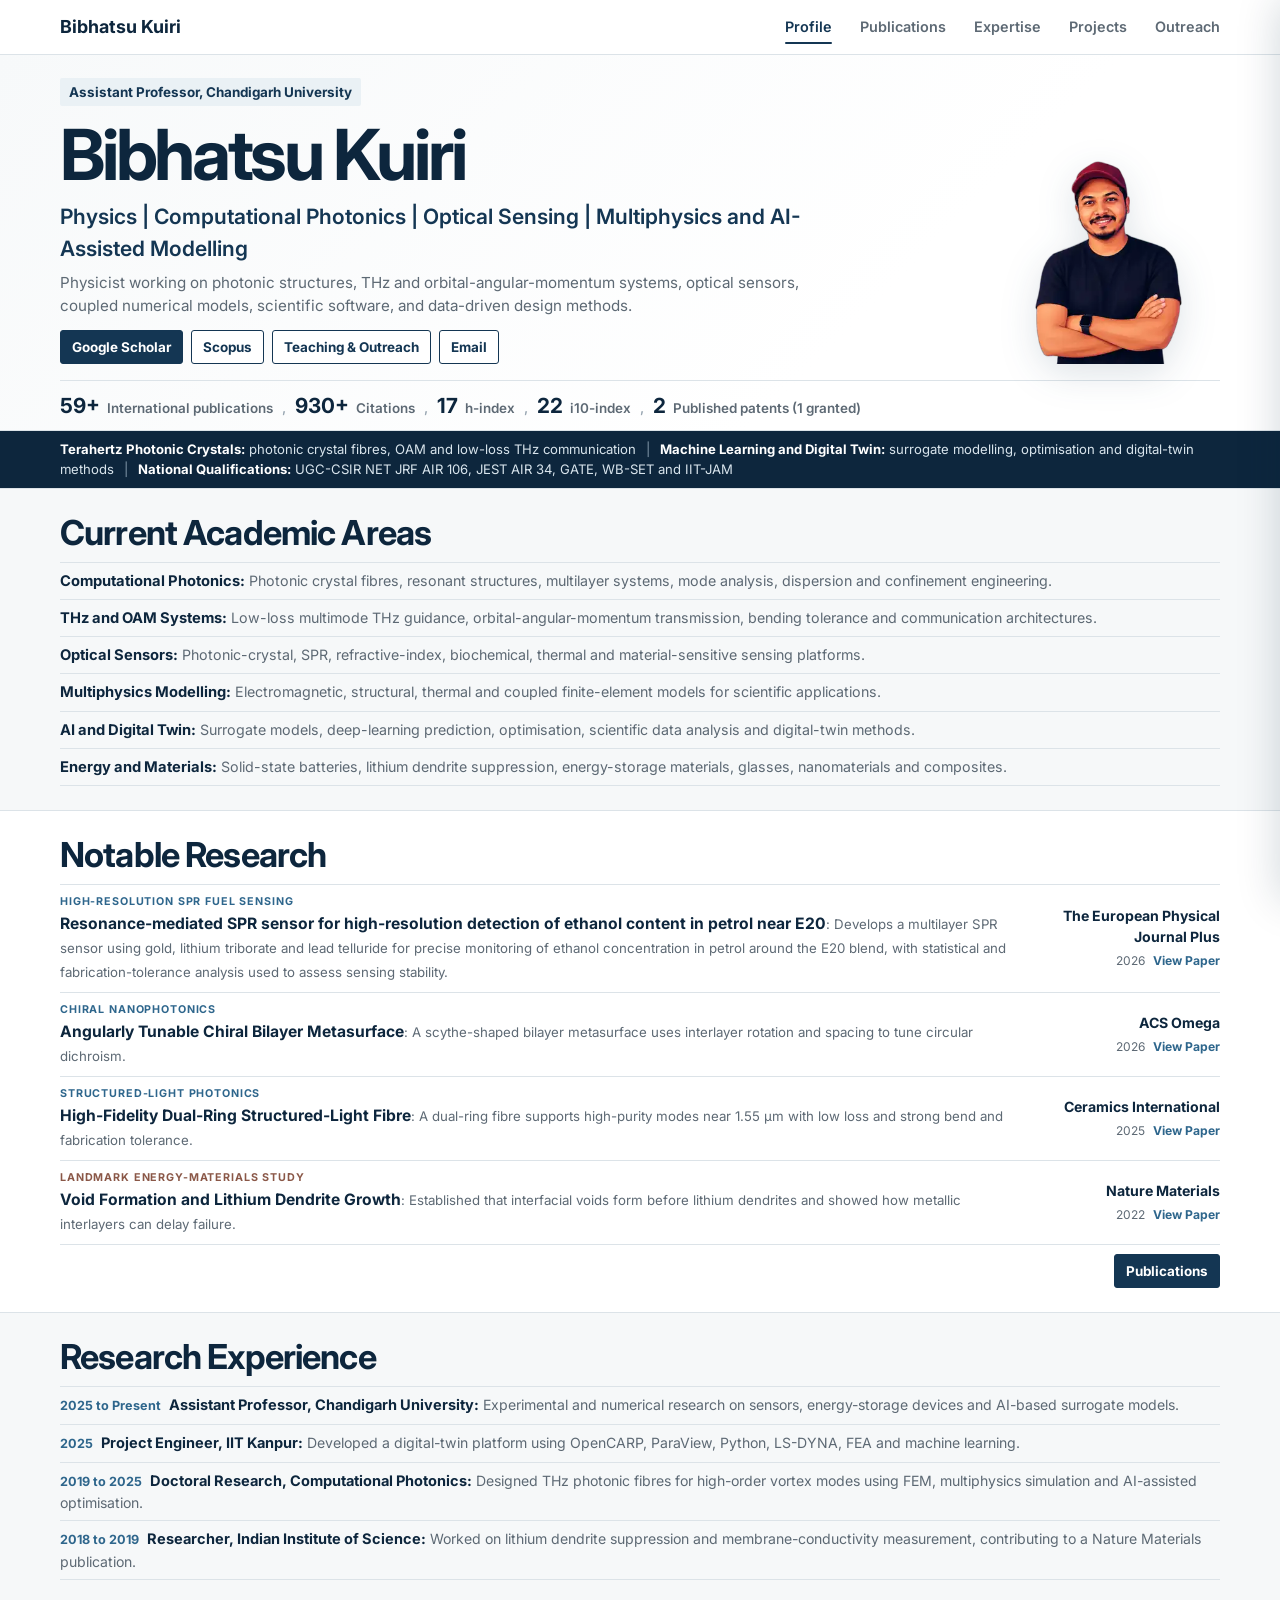
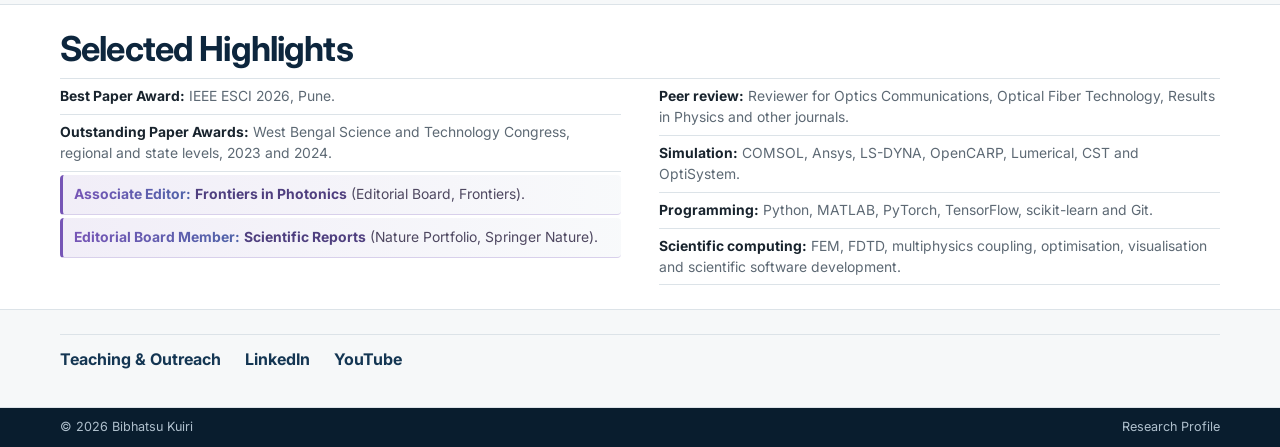
==== index.html @ cfc8b398 "Sync homepage publication count fallback" ====
<!DOCTYPE html>
<html lang="en">
<head>
  <meta charset="UTF-8">
  <meta name="viewport" content="width=device-width, initial-scale=1.0">
  <meta name="description" content="Academic profile of Bibhatsu Kuiri, Assistant Professor of Physics, working in computational photonics, optical sensing, multiphysics modelling, machine learning, and digital twins.">
  <meta name="author" content="Bibhatsu Kuiri">
  <meta name="theme-color" content="#0d263d">
  <meta name="color-scheme" content="light">
  <title>Bibhatsu Kuiri | Research Profile</title>
  <link rel="preconnect" href="https://fonts.googleapis.com">
  <link rel="preconnect" href="https://fonts.gstatic.com" crossorigin>
  <link href="https://fonts.googleapis.com/css2?family=Inter:wght@400;500;600;700&display=swap" rel="stylesheet">
  <style>
    :root{color-scheme:only light;--navy:#143653;--deep:#0d263d;--blue:#2e668c;--ink:#18232d;--muted:#5d6974;--paper:#f6f8f9;--line:#dce3e8;--soft:#eaf1f5;--white:#fff;--landmark:#8a5747;--max:1160px}
    *{box-sizing:border-box}html{scroll-behavior:smooth;background:#fff}body{margin:0;color:var(--ink);background:var(--white);font:16px/1.5 "Inter",Arial,sans-serif}body.menu-open{overflow:hidden}a{color:inherit}.container{width:min(calc(100% - 40px),var(--max));margin:auto}
    .site-header{position:sticky;top:0;z-index:50;background:rgba(255,255,255,.97);border-bottom:1px solid var(--line);backdrop-filter:blur(10px)}.nav{min-height:54px;display:flex;align-items:center;justify-content:space-between;gap:24px}.brand,h1,h2,h3,.metrics-line strong{color:var(--deep);font-family:"Inter",Arial,sans-serif}.brand{font-size:1.12rem;font-weight:700;text-decoration:none}.desktop-nav{display:flex;gap:28px}.desktop-nav a{color:var(--muted);font-size:.9rem;font-weight:600;text-decoration:none}.desktop-nav a:hover{color:var(--navy)}
    .menu-toggle{width:40px;height:40px;display:none;place-items:center;padding:0;color:var(--deep);background:transparent;border:0;cursor:pointer}.menu-toggle span,.menu-toggle span:before,.menu-toggle span:after{width:22px;height:2px;display:block;position:relative;background:currentColor;transition:160ms ease}.menu-toggle span:before,.menu-toggle span:after{content:"";position:absolute;left:0}.menu-toggle span:before{top:-7px}.menu-toggle span:after{top:7px}.menu-toggle[aria-expanded="true"] span{background:transparent}.menu-toggle[aria-expanded="true"] span:before{top:0;transform:rotate(45deg)}.menu-toggle[aria-expanded="true"] span:after{top:0;transform:rotate(-45deg)}
    .menu-overlay{position:fixed;inset:0;z-index:55;visibility:hidden;opacity:0;background:rgba(8,25,39,.48);transition:180ms ease}.mobile-menu{position:fixed;top:0;right:0;z-index:60;width:min(82vw,300px);height:100dvh;padding:76px 28px 30px;background:var(--white);box-shadow:-16px 0 40px rgba(13,38,61,.18);transform:translateX(105%);transition:200ms ease}.mobile-menu a{display:block;padding:13px 0;color:var(--deep);border-bottom:1px solid var(--line);font-weight:700;text-decoration:none}body.menu-open .menu-overlay{visibility:visible;opacity:1}body.menu-open .mobile-menu{transform:translateX(0)}
    h1,h2,h3{margin-top:0;line-height:1.16}.hero{background:linear-gradient(135deg,#f7f9fa 0%,#fff 68%);border-bottom:1px solid var(--line)}.hero-grid{display:grid;grid-template-columns:minmax(0,1fr) 230px;align-items:end;gap:34px;padding:24px 0 16px}.position{display:inline-flex;margin:0 0 8px;padding:4px 9px;color:var(--navy);background:var(--soft);border-radius:2px;font-size:.84rem;font-weight:700}h1{margin-bottom:5px;font-size:clamp(2.8rem,6vw,4.4rem);letter-spacing:-.045em}.role{max-width:800px;margin:0;color:var(--navy);font-size:clamp(1.05rem,2vw,1.32rem);font-weight:600}.summary{max-width:790px;margin:8px 0 0;color:var(--muted);font-size:.95rem}.actions{display:flex;flex-wrap:wrap;gap:8px;margin-top:12px}.button{min-height:34px;display:inline-flex;align-items:center;justify-content:center;padding:5px 11px;color:var(--navy);background:var(--white);border:1px solid var(--navy);border-radius:3px;font-size:.84rem;font-weight:700;text-decoration:none}.button-primary{color:var(--white);background:var(--navy)}.portrait-wrap{display:flex;justify-content:center;align-items:flex-end}.portrait{width:215px;max-height:250px;object-fit:contain;filter:drop-shadow(0 10px 18px rgba(20,54,83,.14))}
    .metrics-line{margin:0 auto;padding:9px 0;border-top:1px solid var(--line);color:var(--muted);font-size:.84rem;font-weight:600}.metrics-line strong{margin-right:4px;font-size:1.3rem}.metric-separator{margin:0 9px;color:#9aa8b3}.expertise-band{color:#d9e5ed;background:var(--deep)}.expertise-line{padding:9px 0;font-size:.82rem}.expertise-line strong{color:var(--white)}.expertise-separator{margin:0 10px;color:#7f96a7}
    .section{padding:24px 0;scroll-margin-top:62px}.section-alt{background:var(--paper);border-top:1px solid var(--line);border-bottom:1px solid var(--line)}.section-heading{margin-bottom:9px}h2{margin-bottom:0;font-size:clamp(1.65rem,3vw,2.15rem);letter-spacing:-.025em}.compact-list,.paper-list,.experience-list{border-top:1px solid var(--line)}.compact-row{padding:7px 0;border-bottom:1px solid var(--line);font-size:.89rem}.compact-row strong{color:var(--deep);font-size:.92rem}.compact-row p{display:inline;margin:0;color:var(--muted)}
    .paper-row{display:grid;grid-template-columns:minmax(0,1fr) 178px;gap:18px;align-items:center;padding:9px 0;border-bottom:1px solid var(--line)}.paper-kicker{margin-bottom:1px;color:var(--blue);font-size:.67rem;font-weight:700;letter-spacing:.08em;text-transform:uppercase}.paper-row.landmark .paper-kicker{color:var(--landmark)}.paper-row h3{display:inline;margin:0;font-size:.98rem}.paper-row p{display:inline;margin:0;color:var(--muted);font-size:.83rem}.paper-row p:before{content:": "}.paper-meta{text-align:right}.paper-meta strong{display:block;color:var(--deep);font-size:.88rem}.paper-meta span{color:var(--muted);font-size:.75rem}.paper-link{display:inline-block;margin-left:8px;color:var(--blue);font-size:.76rem;font-weight:700;text-decoration:none}.paper-link:hover{text-decoration:underline}.section-action{display:flex;justify-content:flex-end;margin-top:9px}
    .experience-row{padding:7px 0;border-bottom:1px solid var(--line);font-size:.88rem}.experience-row time{margin-right:8px;color:var(--blue);font-size:.79rem;font-weight:700}.experience-row strong{color:var(--deep);font-size:.91rem}.experience-row p{display:inline;margin:0;color:var(--muted)}.highlights-list{margin:0;padding:0;columns:2;column-gap:38px;list-style:none;border-top:1px solid var(--line)}.highlights-list li{break-inside:avoid;padding:7px 0;border-bottom:1px solid var(--line);color:var(--muted);font-size:.87rem}.highlights-list strong{color:var(--ink)}
    .profile-links{display:flex;flex-wrap:wrap;gap:24px;padding:12px 0;border-top:1px solid var(--line)}.profile-links a{color:var(--navy);font-weight:700;text-decoration:none}.profile-links a:hover{text-decoration:underline}footer{padding:10px 0;color:#aebfcc;background:#091d2e;font-size:.79rem}.footer-row{display:flex;justify-content:space-between;gap:16px}
    @media(max-width:900px){.desktop-nav{display:none}.menu-toggle{display:grid}.hero-grid{grid-template-columns:minmax(0,1fr) 190px;gap:22px}.portrait{width:185px}}
    @media(max-width:680px){.container{width:min(calc(100% - 28px),var(--max))}.hero-grid{grid-template-columns:minmax(0,1fr) 122px;gap:8px;align-items:end;padding:19px 0 12px}.portrait-wrap{justify-content:flex-end;align-self:end;max-height:none;overflow:visible}.portrait{width:122px;max-height:190px}.position{font-size:.76rem;padding:3px 7px}.role{font-size:.98rem}.summary{font-size:.88rem;line-height:1.45}.actions{gap:6px}.button{padding:5px 9px;font-size:.78rem}.metrics-line{line-height:1.9}.metric-separator{margin:0 5px}.expertise-line{line-height:1.7}.expertise-separator{margin:0 5px}.section{padding:20px 0}.paper-row{grid-template-columns:1fr;gap:2px;padding:8px 0}.paper-meta{text-align:left}.experience-row{line-height:1.55}.highlights-list{columns:1}.section-action{justify-content:flex-start}.footer-row{flex-direction:column}}
    @media(max-width:420px){.hero-grid{grid-template-columns:minmax(0,1fr) 96px;gap:5px}.portrait{width:96px;max-height:158px}h1{font-size:2.2rem}.role{font-size:.9rem}.summary{font-size:.82rem}.position{font-size:.69rem}.button{font-size:.72rem;padding:4px 7px}.metrics-line strong{font-size:1.18rem}.metric-separator{display:none}.metrics-line span:not(.metric-separator){display:block}.expertise-separator{display:none}.expertise-line span{display:block;margin-bottom:3px}.profile-links{display:block}.profile-links a{display:block;padding:5px 0}}
  </style>
  <link rel="stylesheet" href="assets/site-nav.css?v=20260809-1">
</head>
<body>
  <header class="site-header">
    <div class="container nav">
      <a class="brand" href="index.html">Bibhatsu Kuiri</a>
      <nav class="desktop-nav" aria-label="Primary navigation"><a href="index.html" aria-current="page">Profile</a><a href="publications.html">Publications</a><a href="expertise.html">Expertise</a><a href="outreach.html">Outreach</a></nav>
      <button class="menu-toggle" type="button" aria-label="Open navigation menu" aria-expanded="false"><span></span></button>
    </div>
  </header>
  <div class="menu-overlay" aria-hidden="true"></div>
  <nav class="mobile-menu" aria-label="Mobile navigation"><a href="index.html" aria-current="page">Profile</a><a href="publications.html">Publications</a><a href="expertise.html">Expertise</a><a href="outreach.html">Outreach</a></nav>

  <main id="top">
    <section class="hero">
      <div class="container hero-grid">
        <div>
          <p class="position">Assistant Professor, Chandigarh University</p>
          <h1>Bibhatsu Kuiri</h1>
          <p class="role">Physics | Computational Photonics | Optical Sensing | Multiphysics and AI-Assisted Modelling</p>
          <p class="summary">Physicist working on photonic structures, THz and orbital-angular-momentum systems, optical sensors, coupled numerical models, scientific software, and data-driven design methods.</p>
          <div class="actions"><a class="button button-primary" href="https://scholar.google.com/citations?user=RkWlr-AAAAAJ" target="_blank" rel="noopener noreferrer">Google Scholar</a><a class="button" href="https://www.scopus.com/authid/detail.uri?authorId=57217057786" target="_blank" rel="noopener noreferrer">Scopus</a><a class="button" href="outreach.html">Teaching & Outreach</a><a class="button" href="mailto:bibhatsu.14@gmail.com">Email</a></div>
        </div>
        <div class="portrait-wrap"><img class="portrait" src="assets/profile.webp" alt="Portrait illustration of Bibhatsu Kuiri"></div>
      </div>
      <p class="container metrics-line"><span><strong>59+</strong> International publications</span><span class="metric-separator">,</span><span><strong>930+</strong> Citations</span><span class="metric-separator">,</span><span><strong>17</strong> h-index</span><span class="metric-separator">,</span><span><strong>22</strong> i10-index</span><span class="metric-separator">,</span><span><strong>2</strong> Published patents (1 granted)</span></p>
    </section>

    <section class="expertise-band"><div class="container expertise-line"><span><strong>Terahertz Photonic Crystals:</strong> photonic crystal fibres, OAM and low-loss THz communication</span><span class="expertise-separator">|</span><span><strong>Machine Learning and Digital Twin:</strong> surrogate modelling, optimisation and digital-twin methods</span><span class="expertise-separator">|</span><span><strong>National Qualifications:</strong> UGC-CSIR NET JRF AIR 106, JEST AIR 34, GATE, WB-SET and IIT-JAM</span></div></section>

    <section id="research" class="section section-alt"><div class="container"><div class="section-heading"><h2>Current Academic Areas</h2></div><div class="compact-list">
      <div class="compact-row"><strong>Computational Photonics:</strong> <p>Photonic crystal fibres, resonant structures, multilayer systems, mode analysis, dispersion and confinement engineering.</p></div>
      <div class="compact-row"><strong>THz and OAM Systems:</strong> <p>Low-loss multimode THz guidance, orbital-angular-momentum transmission, bending tolerance and communication architectures.</p></div>
      <div class="compact-row"><strong>Optical Sensors:</strong> <p>Photonic-crystal, SPR, refractive-index, biochemical, thermal and material-sensitive sensing platforms.</p></div>
      <div class="compact-row"><strong>Multiphysics Modelling:</strong> <p>Electromagnetic, structural, thermal and coupled finite-element models for scientific applications.</p></div>
      <div class="compact-row"><strong>AI and Digital Twin:</strong> <p>Surrogate models, deep-learning prediction, optimisation, scientific data analysis and digital-twin methods.</p></div>
      <div class="compact-row"><strong>Energy and Materials:</strong> <p>Solid-state batteries, lithium dendrite suppression, energy-storage materials, glasses, nanomaterials and composites.</p></div>
    </div></div></section>

    <section class="section"><div class="container"><div class="section-heading"><h2>Notable Research</h2></div><div class="paper-list">
      <article class="paper-row"><div><div class="paper-kicker">Environmental Optical Sensing</div><h3>Real-Time Photonic Readout of Phenol Concentration</h3><p>A SiO<sub>2</sub>/TiO<sub>2</sub> cavity converts phenol concentration into a near-linear wavelength shift with approximately 540 nm/RIU sensitivity.</p></div><div class="paper-meta"><strong>Optics Communications</strong><span>2026</span><a class="paper-link" href="https://doi.org/10.1016/j.optcom.2026.133498" target="_blank" rel="noopener noreferrer">View Paper</a></div></article>
      <article class="paper-row"><div><div class="paper-kicker">Chiral Nanophotonics</div><h3>Angularly Tunable Chiral Bilayer Metasurface</h3><p>A scythe-shaped bilayer metasurface uses interlayer rotation and spacing to tune circular dichroism.</p></div><div class="paper-meta"><strong>ACS Omega</strong><span>2026</span><a class="paper-link" href="https://doi.org/10.1021/acsomega.5c12508" target="_blank" rel="noopener noreferrer">View Paper</a></div></article>
      <article class="paper-row"><div><div class="paper-kicker">Structured-Light Photonics</div><h3>High-Fidelity Dual-Ring Structured-Light Fibre</h3><p>A dual-ring fibre supports high-purity modes near 1.55 µm with low loss and strong bend and fabrication tolerance.</p></div><div class="paper-meta"><strong>Ceramics International</strong><span>2025</span><a class="paper-link" href="https://doi.org/10.1016/j.ceramint.2025.11.061" target="_blank" rel="noopener noreferrer">View Paper</a></div></article>
      <article class="paper-row landmark"><div><div class="paper-kicker">Landmark Energy-Materials Study</div><h3>Void Formation and Lithium Dendrite Growth</h3><p>Established that interfacial voids form before lithium dendrites and showed how metallic interlayers can delay failure.</p></div><div class="paper-meta"><strong>Nature Materials</strong><span>2022</span><a class="paper-link" href="https://doi.org/10.1038/s41563-022-01264-8" target="_blank" rel="noopener noreferrer">View Paper</a></div></article>
    </div><div class="section-action"><a class="button button-primary" href="publications.html">Publications</a></div></div></section>

    <section id="experience" class="section section-alt"><div class="container"><div class="section-heading"><h2>Research Experience</h2></div><div class="experience-list">
      <div class="experience-row"><time>2025 to Present</time><strong>Assistant Professor, Chandigarh University:</strong> <p>Experimental and numerical research on sensors, energy-storage devices and AI-based surrogate models.</p></div>
      <div class="experience-row"><time>2025</time><strong>Project Engineer, IIT Kanpur:</strong> <p>Developed a digital-twin platform using OpenCARP, ParaView, Python, LS-DYNA, FEA and machine learning.</p></div>
      <div class="experience-row"><time>2019 to 2025</time><strong>Doctoral Research, Computational Photonics:</strong> <p>Designed THz photonic fibres for high-order vortex modes using FEM, multiphysics simulation and AI-assisted optimisation.</p></div>
      <div class="experience-row"><time>2018 to 2019</time><strong>Researcher, Indian Institute of Science:</strong> <p>Worked on lithium dendrite suppression and membrane-conductivity measurement, contributing to a Nature Materials publication.</p></div>
    </div></div></section>

    <section class="section"><div class="container"><div class="section-heading"><h2>Selected Highlights</h2></div><ul class="highlights-list">
      <li><strong>Best Paper Award:</strong> IEEE ESCI 2026, Pune.</li><li><strong>Outstanding Paper Awards:</strong> West Bengal Science and Technology Congress, regional and state levels, 2023 and 2024.</li><li><strong>Peer review:</strong> Reviewer for Scientific Reports, Optics Communications, Optical Fiber Technology, Results in Physics and other journals.</li><li><strong>Simulation:</strong> COMSOL, Ansys, LS-DYNA, OpenCARP, Lumerical, CST and OptiSystem.</li><li><strong>Programming:</strong> Python, MATLAB, PyTorch, TensorFlow, scikit-learn and Git.</li><li><strong>Scientific computing:</strong> FEM, FDTD, multiphysics coupling, optimisation, visualisation and scientific software development.</li>
    </ul></div></section>

    <section class="section section-alt"><div class="container"><div class="profile-links"><a href="outreach.html">Teaching & Outreach</a><a href="https://www.linkedin.com/in/bibhatsu/" target="_blank" rel="noopener noreferrer">LinkedIn</a><a href="https://www.youtube.com/@LearnwithBK" target="_blank" rel="noopener noreferrer">YouTube</a></div></div></section>
  </main>

  <footer><div class="container footer-row"><span>© 2026 Bibhatsu Kuiri</span><span>Research Profile</span></div></footer>
  <script src="assets/site-nav.js?v=20260809-1"></script>
</body>
</html>
---- assets/site-nav.css ----
:root{--site-nav-height:54px}
html{scroll-padding-top:calc(var(--site-nav-height) + 14px)}
body{padding-top:var(--site-nav-height)}
body.menu-open{overflow:hidden}
.site-header{position:fixed!important;top:0;left:0;right:0;z-index:100;background:rgba(255,255,255,.97)!important;border-bottom:1px solid var(--line);backdrop-filter:blur(10px);-webkit-backdrop-filter:blur(10px)}
.site-header .nav{min-height:var(--site-nav-height);display:flex;align-items:center;justify-content:space-between;gap:24px}
.site-header .brand{color:var(--deep);font-family:"Inter",Arial,sans-serif!important;font-size:1.12rem;font-weight:700!important;line-height:1;text-decoration:none;white-space:nowrap}
.desktop-nav,.header-links{display:flex;align-items:center;gap:28px}
.desktop-nav a,.header-links a,.profile-link{position:relative;color:var(--muted);font-family:"Inter",Arial,sans-serif;font-size:.9rem;font-weight:600!important;line-height:1.2;text-decoration:none;transition:color 150ms ease}
.desktop-nav a:hover,.header-links a:hover,.profile-link:hover,.desktop-nav a[aria-current="page"],.header-links a[aria-current="page"],.profile-link[aria-current="page"]{color:var(--navy)}
.desktop-nav a[aria-current="page"]::after,.header-links a[aria-current="page"]::after,.profile-link[aria-current="page"]::after{content:"";position:absolute;left:0;right:0;bottom:-8px;height:2px;background:var(--navy);border-radius:2px}
.menu-toggle{width:40px;height:40px;display:none;place-items:center;padding:0;color:var(--deep);background:transparent;border:0;cursor:pointer}
.menu-toggle span,.menu-toggle span::before,.menu-toggle span::after{width:22px;height:2px;display:block;position:relative;background:currentColor;transition:160ms ease}
.menu-toggle span::before,.menu-toggle span::after{content:"";position:absolute;left:0}
.menu-toggle span::before{top:-7px}.menu-toggle span::after{top:7px}
.menu-toggle[aria-expanded="true"] span{background:transparent}.menu-toggle[aria-expanded="true"] span::before{top:0;transform:rotate(45deg)}.menu-toggle[aria-expanded="true"] span::after{top:0;transform:rotate(-45deg)}
.menu-overlay{position:fixed;inset:0;z-index:110;visibility:hidden;opacity:0;background:rgba(8,25,39,.48);transition:180ms ease}
.mobile-menu{position:fixed;top:0;right:0;z-index:120;width:min(82vw,300px);height:100dvh;padding:76px 28px 30px;background:var(--white);box-shadow:-16px 0 40px rgba(13,38,61,.18);transform:translateX(105%);transition:200ms ease}
.mobile-menu a{display:block;padding:13px 0;color:var(--deep);border-bottom:1px solid var(--line);font-family:"Inter",Arial,sans-serif;font-size:.94rem;font-weight:700;text-decoration:none}
.mobile-menu a[aria-current="page"]{color:var(--blue)}
body.menu-open .menu-overlay{visibility:visible;opacity:1}body.menu-open .mobile-menu{transform:translateX(0)}
@media(max-width:900px){.desktop-nav,.header-links{display:none!important}.menu-toggle{display:grid!important}}
@media(max-width:680px){:root{--site-nav-height:54px}.site-header .nav{min-height:var(--site-nav-height)}}
@media(prefers-reduced-motion:reduce){.menu-toggle span,.menu-toggle span::before,.menu-toggle span::after,.menu-overlay,.mobile-menu{transition:none!important}}
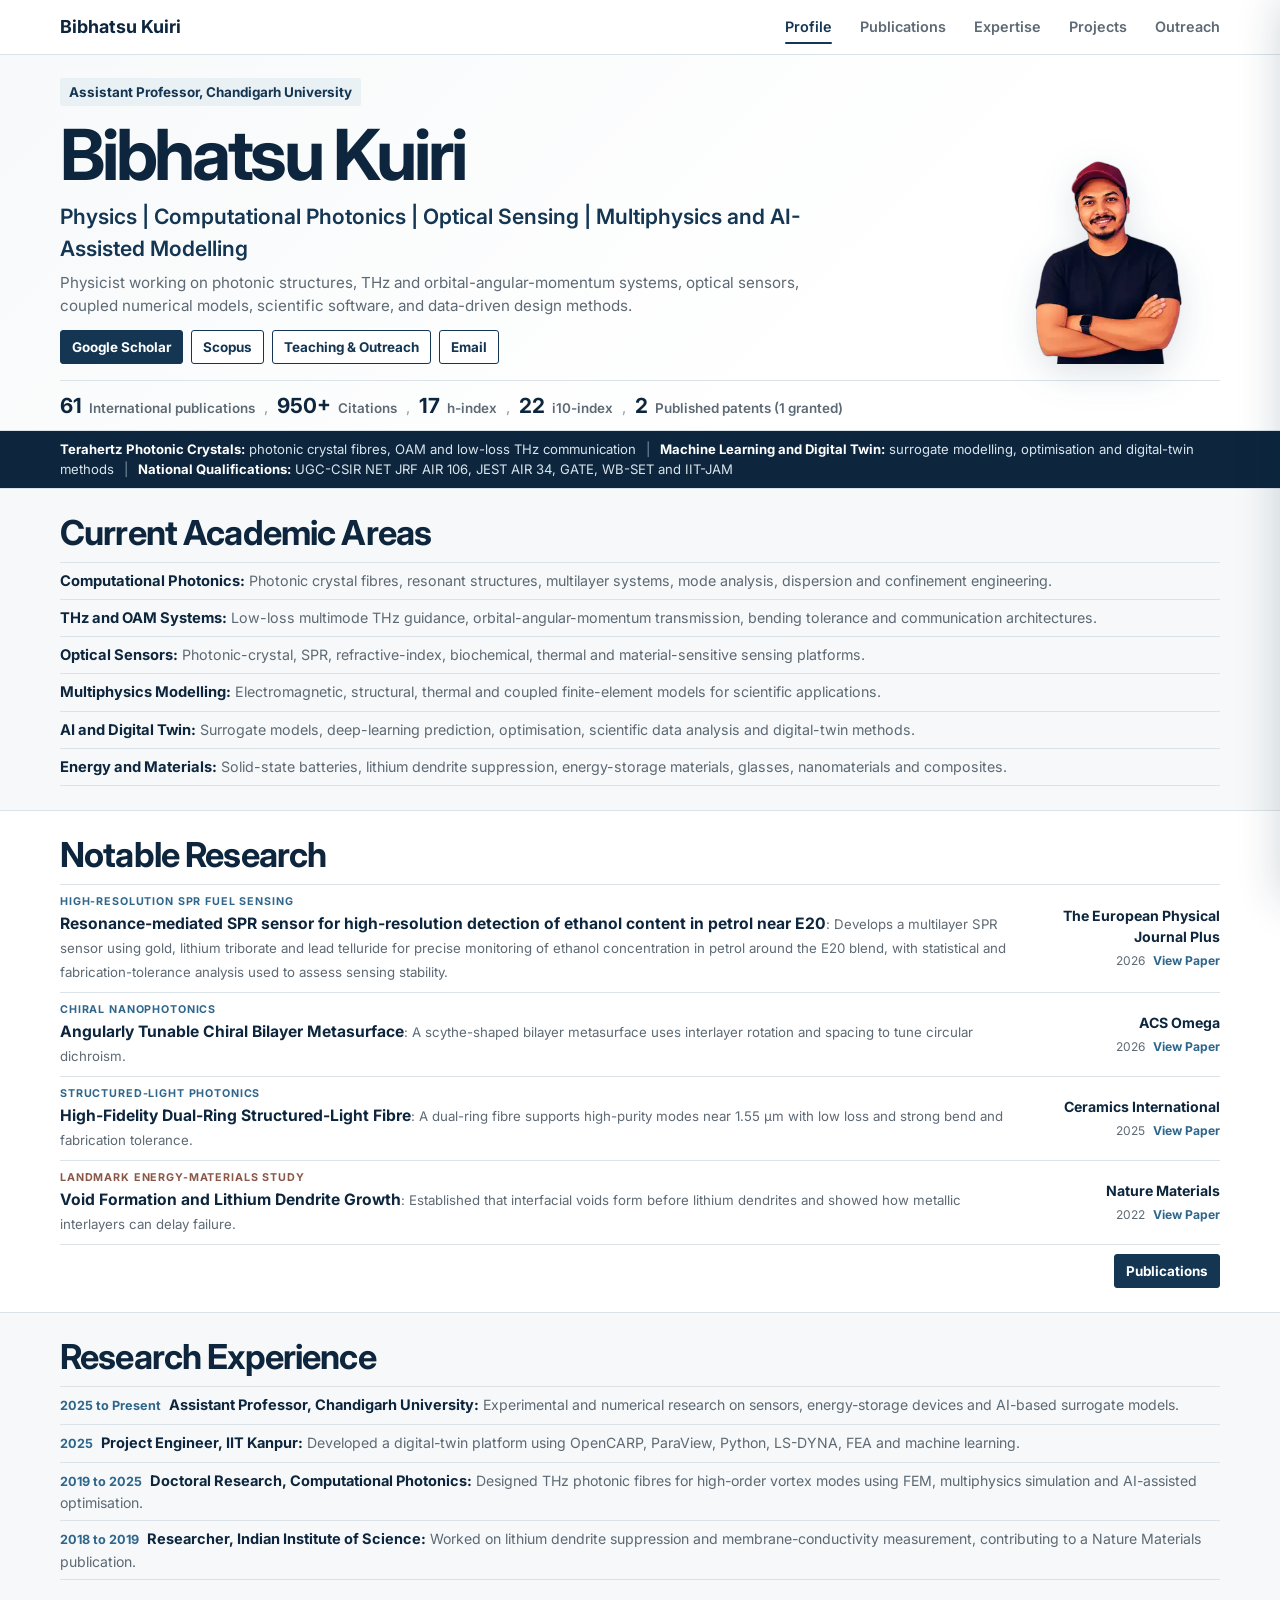
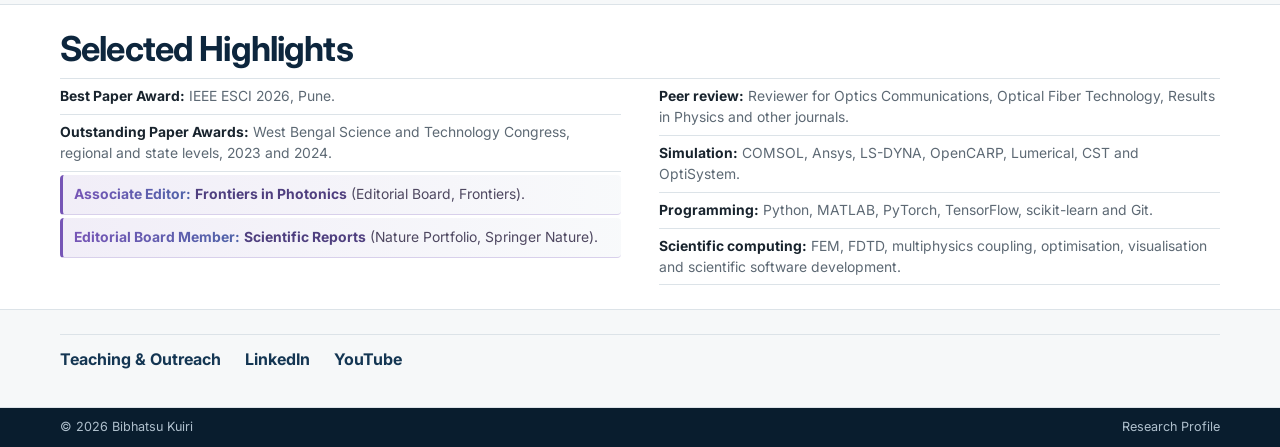
==== commit 2aaf210f: "Refresh homepage JS asset version to show corrected metrics" ====
--- a/index.html
+++ b/index.html
@@ -52,7 +52,8 @@
         </div>
         <div class="portrait-wrap"><img class="portrait" src="assets/profile.webp" alt="Portrait illustration of Bibhatsu Kuiri"></div>
       </div>
-      <p class="container metrics-line"><span><strong>59+</strong> International publications</span><span class="metric-separator">,</span><span><strong>930+</strong> Citations</span><span class="metric-separator">,</span><span><strong>17</strong> h-index</span><span class="metric-separator">,</span><span><strong>22</strong> i10-index</span><span class="metric-separator">,</span><span><strong>2</strong> Published patents (1 granted)</span></p>
+      <!-- Homepage statistics: 61 publications, 950+ citations (October 2026) -->
+      <p class="container metrics-line"><span><strong>61</strong> International publications</span><span class="metric-separator">,</span><span><strong>950+</strong> Citations</span><span class="metric-separator">,</span><span><strong>17</strong> h-index</span><span class="metric-separator">,</span><span><strong>22</strong> i10-index</span><span class="metric-separator">,</span><span><strong>2</strong> Published patents (1 granted)</span></p>
     </section>
 
     <section class="expertise-band"><div class="container expertise-line"><span><strong>Terahertz Photonic Crystals:</strong> photonic crystal fibres, OAM and low-loss THz communication</span><span class="expertise-separator">|</span><span><strong>Machine Learning and Digital Twin:</strong> surrogate modelling, optimisation and digital-twin methods</span><span class="expertise-separator">|</span><span><strong>National Qualifications:</strong> UGC-CSIR NET JRF AIR 106, JEST AIR 34, GATE, WB-SET and IIT-JAM</span></div></section>
@@ -88,6 +89,6 @@
   </main>
 
   <footer><div class="container footer-row"><span>© 2026 Bibhatsu Kuiri</span><span>Research Profile</span></div></footer>
-  <script src="assets/site-nav.js?v=20260809-1"></script>
+  <script src="assets/site-nav.js?v=20261020-1"></script>
 </body>
 </html>
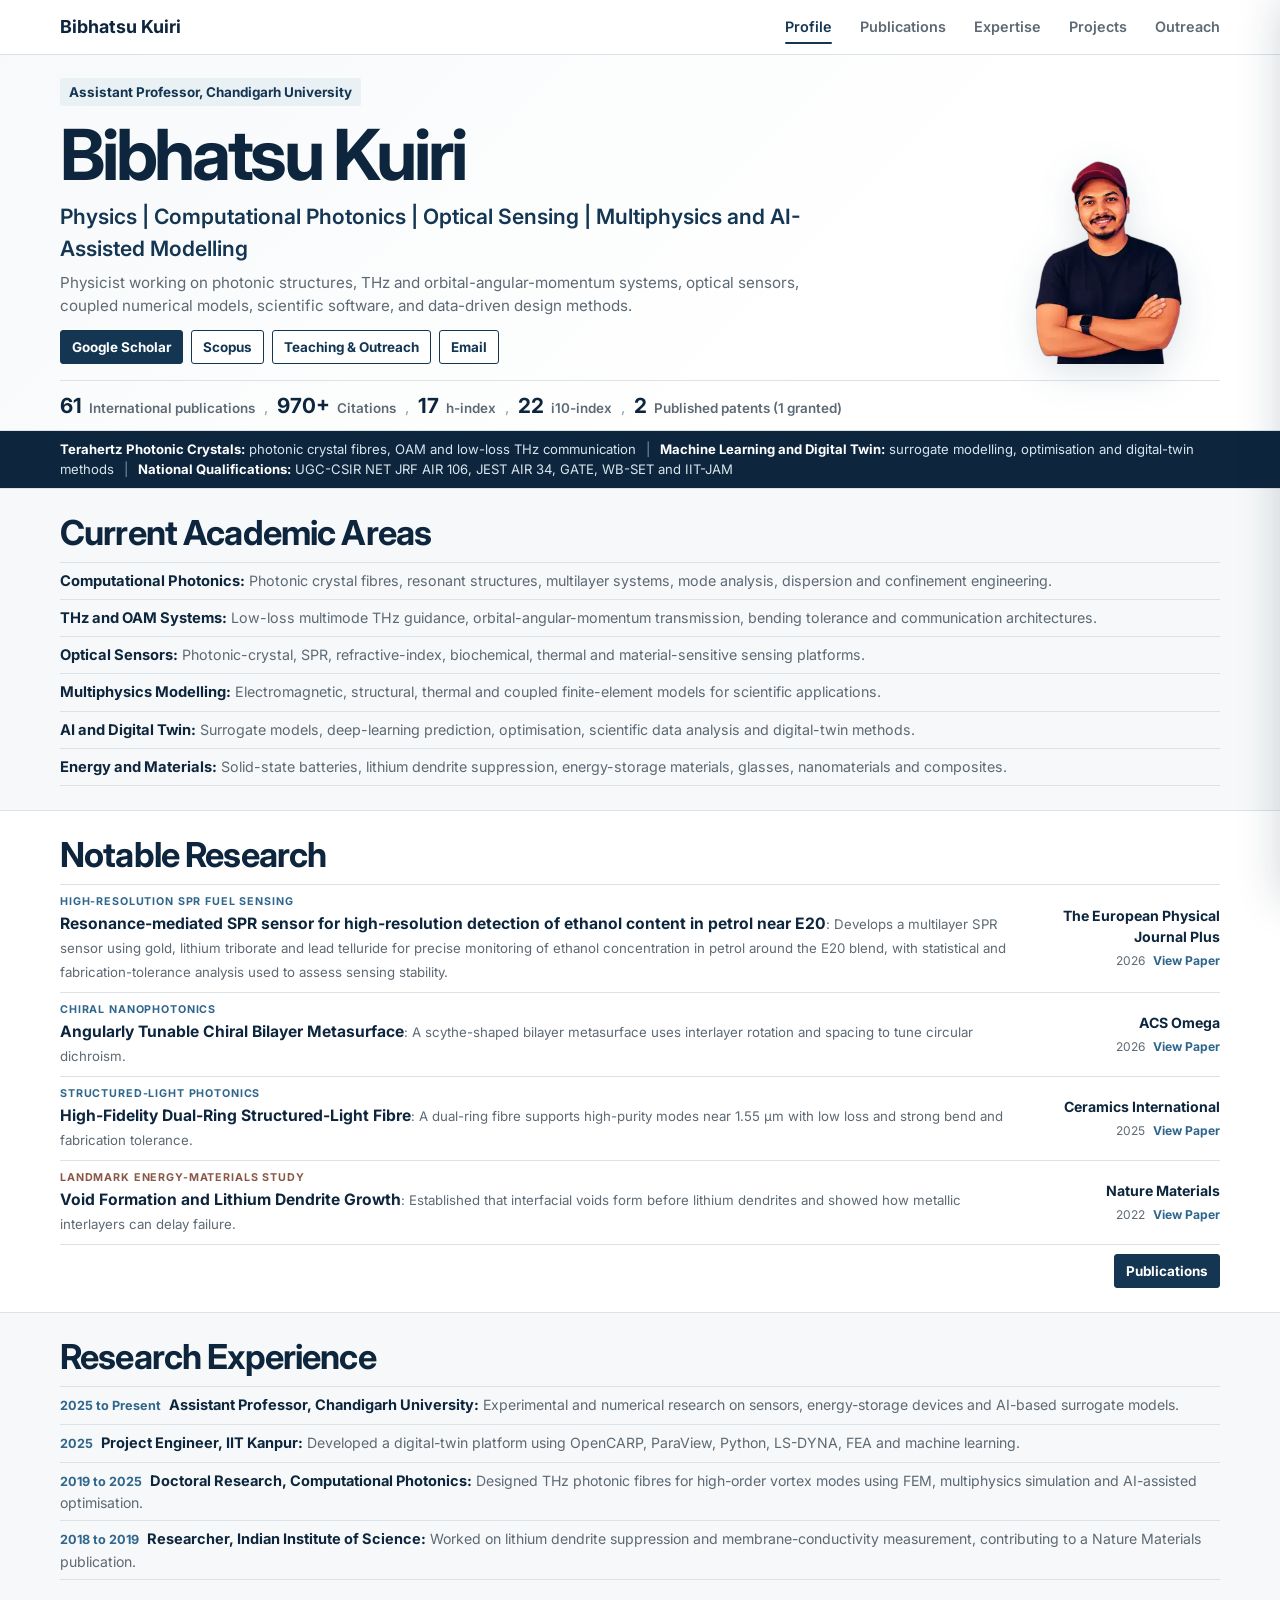
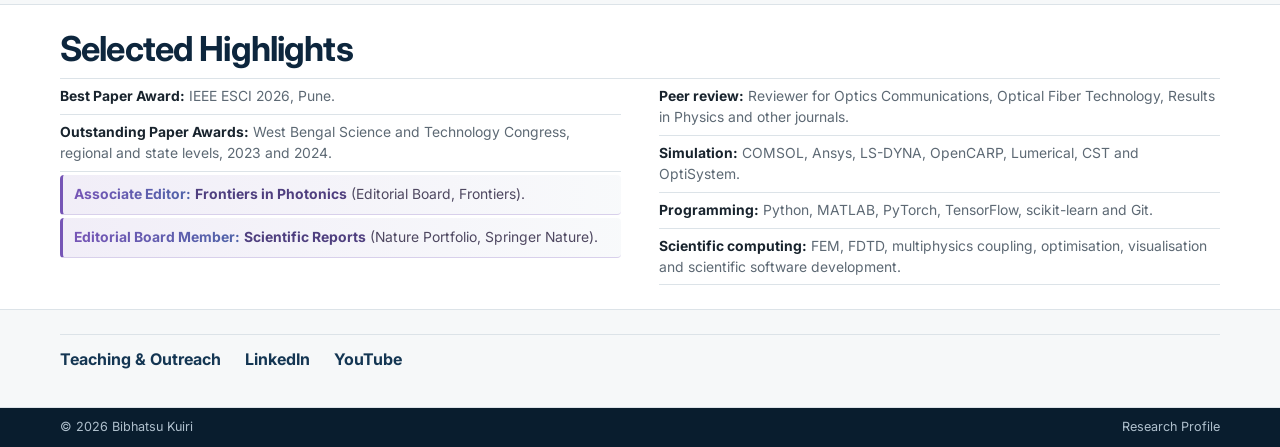
==== commit fce5ec34: "Update Google Scholar citations metric to 970+" ====
--- a/index.html
+++ b/index.html
@@ -52,8 +52,8 @@
         </div>
         <div class="portrait-wrap"><img class="portrait" src="assets/profile.webp" alt="Portrait illustration of Bibhatsu Kuiri"></div>
       </div>
-      <!-- Homepage statistics: 61 publications, 950+ citations (October 2026) -->
-      <p class="container metrics-line"><span><strong>61</strong> International publications</span><span class="metric-separator">,</span><span><strong>950+</strong> Citations</span><span class="metric-separator">,</span><span><strong>17</strong> h-index</span><span class="metric-separator">,</span><span><strong>22</strong> i10-index</span><span class="metric-separator">,</span><span><strong>2</strong> Published patents (1 granted)</span></p>
+      <!-- Homepage statistics: 61 publications, 970+ citations (November 2026) -->
+      <p class="container metrics-line"><span><strong>61</strong> International publications</span><span class="metric-separator">,</span><span><strong>970+</strong> Citations</span><span class="metric-separator">,</span><span><strong>17</strong> h-index</span><span class="metric-separator">,</span><span><strong>22</strong> i10-index</span><span class="metric-separator">,</span><span><strong>2</strong> Published patents (1 granted)</span></p>
     </section>
 
     <section class="expertise-band"><div class="container expertise-line"><span><strong>Terahertz Photonic Crystals:</strong> photonic crystal fibres, OAM and low-loss THz communication</span><span class="expertise-separator">|</span><span><strong>Machine Learning and Digital Twin:</strong> surrogate modelling, optimisation and digital-twin methods</span><span class="expertise-separator">|</span><span><strong>National Qualifications:</strong> UGC-CSIR NET JRF AIR 106, JEST AIR 34, GATE, WB-SET and IIT-JAM</span></div></section>
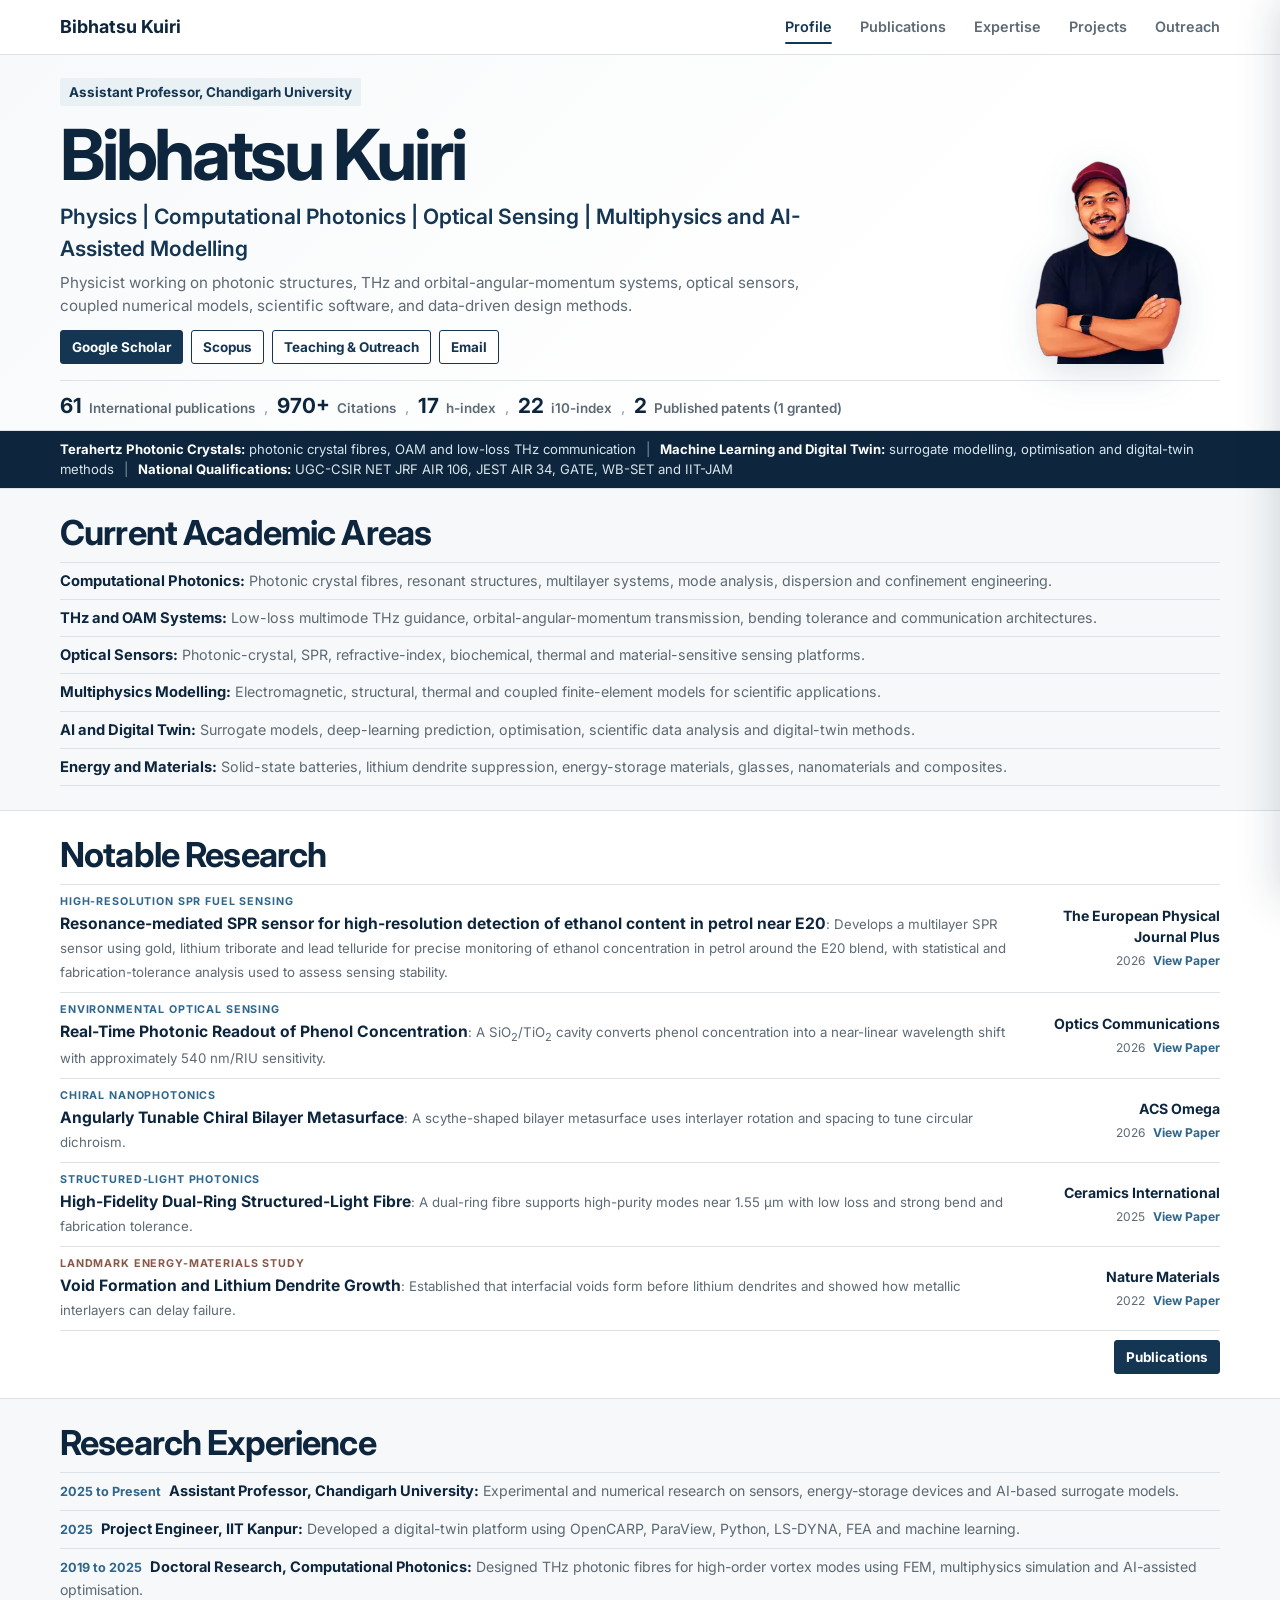
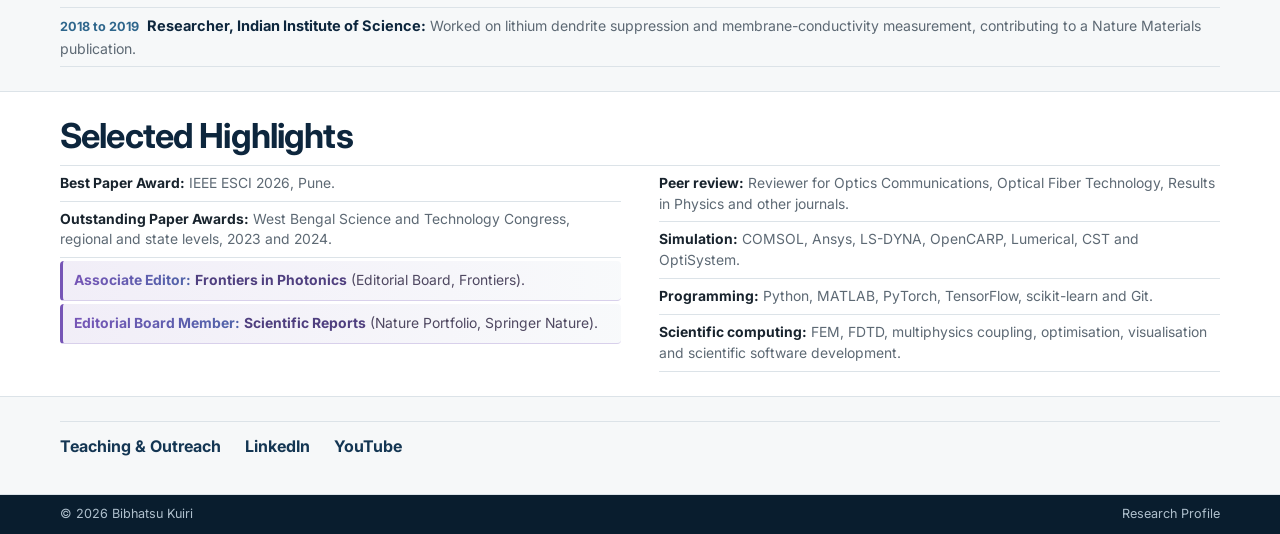
==== commit 097b1f7d: "Add Plasmonics hemoglobin SPR publication and reconcile publication count" ====
--- a/index.html
+++ b/index.html
@@ -68,6 +68,7 @@
     </div></div></section>
 
     <section class="section"><div class="container"><div class="section-heading"><h2>Notable Research</h2></div><div class="paper-list">
+      <article class="paper-row"><div><div class="paper-kicker">Biomedical Optical Sensing</div><h3>Hemoglobin-Related Refractive-Index Monitoring with SPR</h3><p>An experimentally informed Ag/HfO<sub>2</sub>/chalcogenide/MXene sensor model achieves a maximum angular sensitivity of 592.96°/RIU for hemoglobin-related refractive-index variations.</p></div><div class="paper-meta"><strong>Plasmonics</strong><span>2027</span><a class="paper-link" href="https://doi.org/10.1007/s11468-026-03551-5" target="_blank" rel="noopener noreferrer">View Paper</a></div></article>
       <article class="paper-row"><div><div class="paper-kicker">Environmental Optical Sensing</div><h3>Real-Time Photonic Readout of Phenol Concentration</h3><p>A SiO<sub>2</sub>/TiO<sub>2</sub> cavity converts phenol concentration into a near-linear wavelength shift with approximately 540 nm/RIU sensitivity.</p></div><div class="paper-meta"><strong>Optics Communications</strong><span>2026</span><a class="paper-link" href="https://doi.org/10.1016/j.optcom.2026.133498" target="_blank" rel="noopener noreferrer">View Paper</a></div></article>
       <article class="paper-row"><div><div class="paper-kicker">Chiral Nanophotonics</div><h3>Angularly Tunable Chiral Bilayer Metasurface</h3><p>A scythe-shaped bilayer metasurface uses interlayer rotation and spacing to tune circular dichroism.</p></div><div class="paper-meta"><strong>ACS Omega</strong><span>2026</span><a class="paper-link" href="https://doi.org/10.1021/acsomega.5c12508" target="_blank" rel="noopener noreferrer">View Paper</a></div></article>
       <article class="paper-row"><div><div class="paper-kicker">Structured-Light Photonics</div><h3>High-Fidelity Dual-Ring Structured-Light Fibre</h3><p>A dual-ring fibre supports high-purity modes near 1.55 µm with low loss and strong bend and fabrication tolerance.</p></div><div class="paper-meta"><strong>Ceramics International</strong><span>2025</span><a class="paper-link" href="https://doi.org/10.1016/j.ceramint.2025.11.061" target="_blank" rel="noopener noreferrer">View Paper</a></div></article>
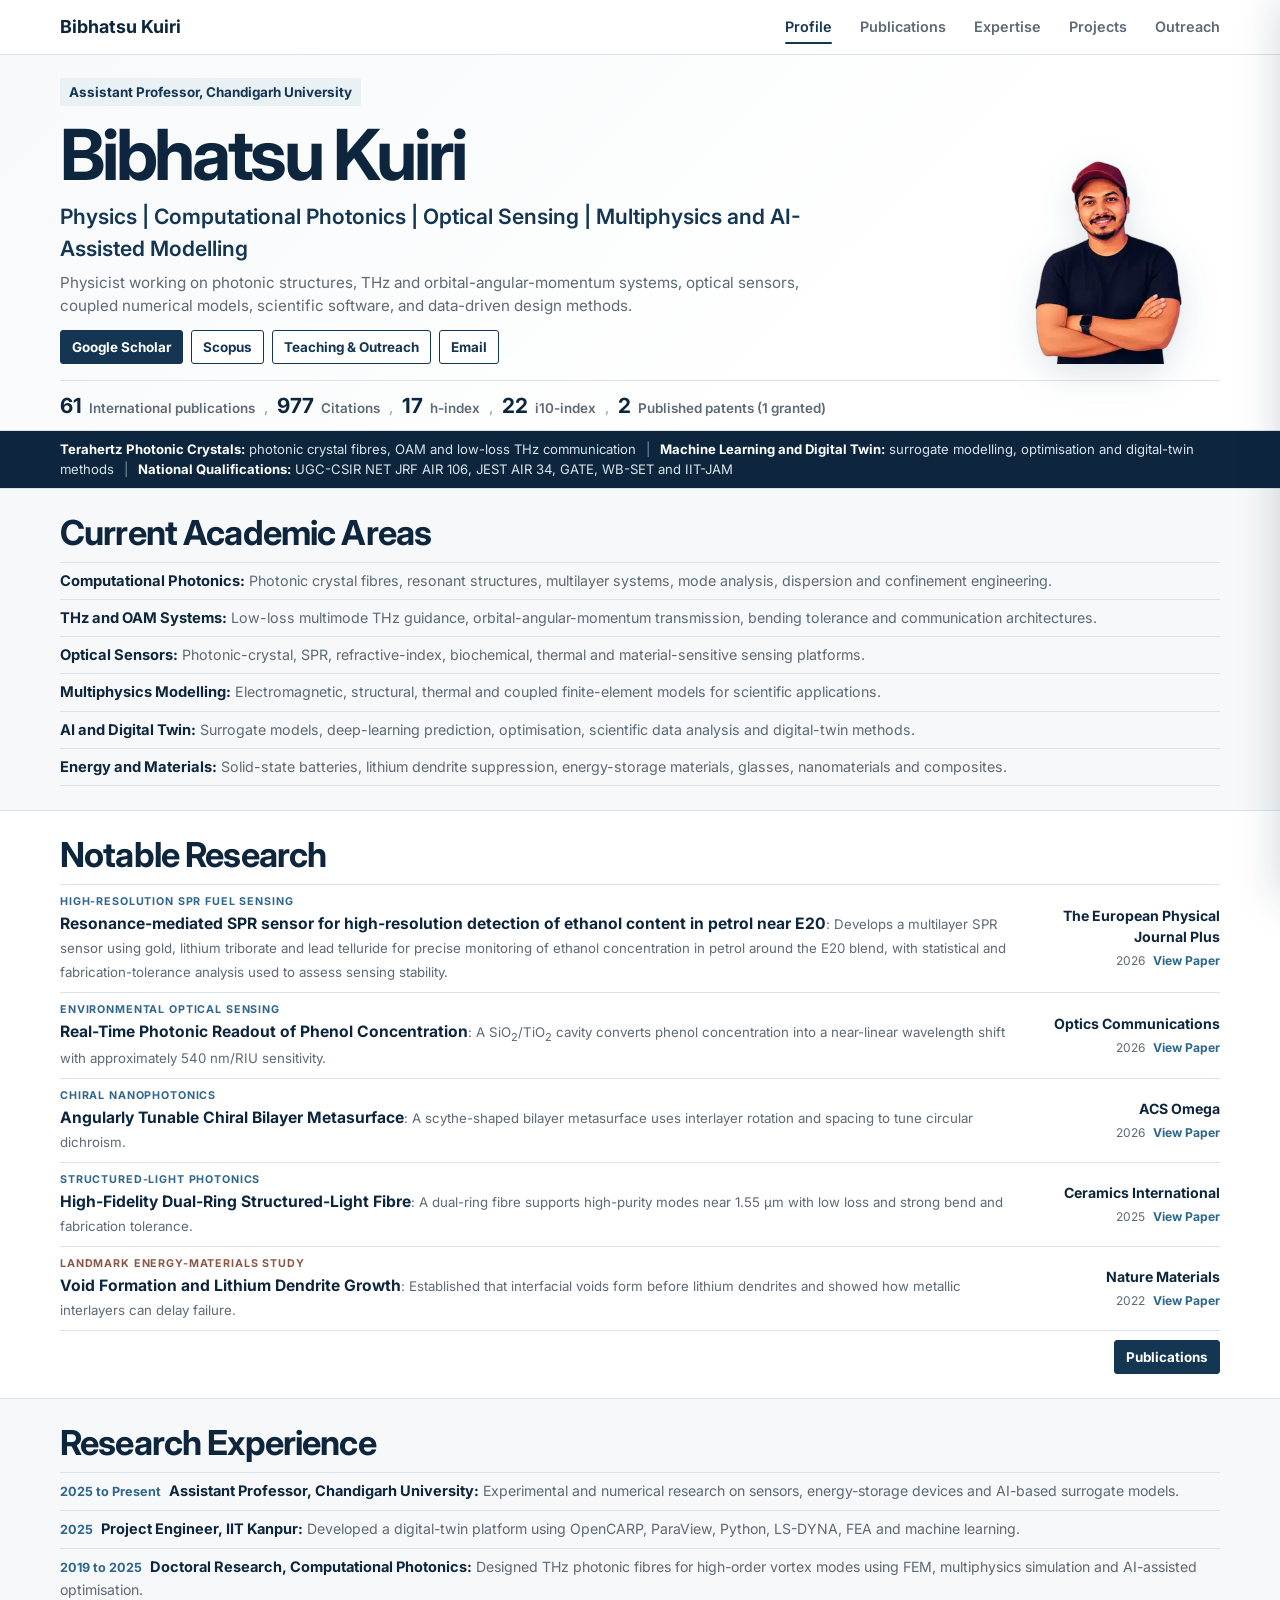
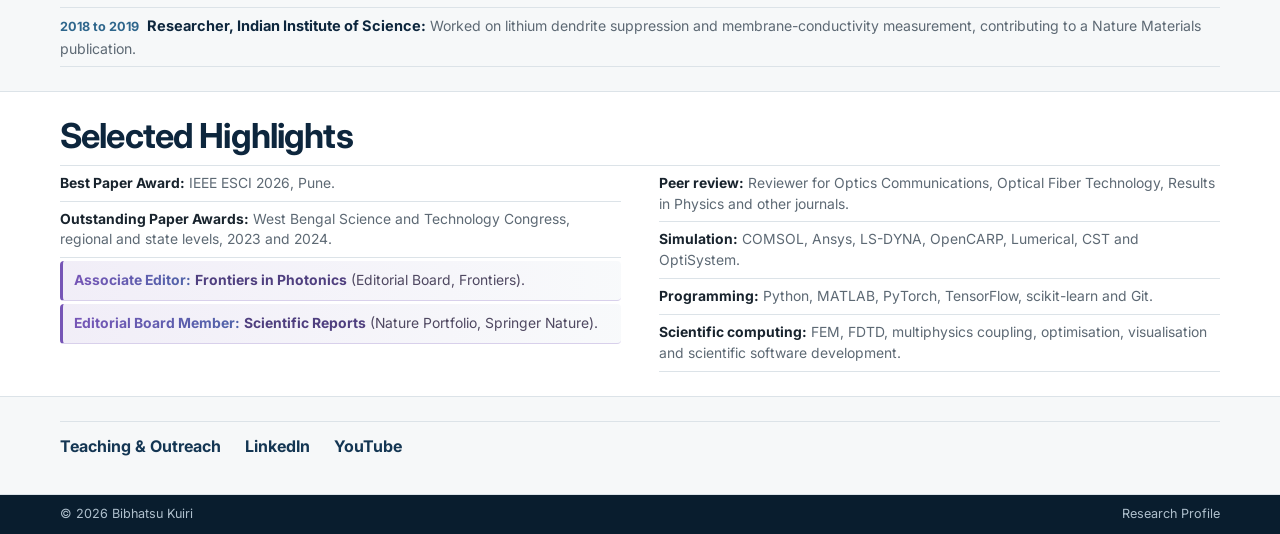
==== commit d9a520c7: "Update homepage citation count to 977" ====
--- a/index.html
+++ b/index.html
@@ -52,8 +52,8 @@
         </div>
         <div class="portrait-wrap"><img class="portrait" src="assets/profile.webp" alt="Portrait illustration of Bibhatsu Kuiri"></div>
       </div>
-      <!-- Homepage statistics: 61 publications, 970+ citations (November 2026) -->
-      <p class="container metrics-line"><span><strong>61</strong> International publications</span><span class="metric-separator">,</span><span><strong>970+</strong> Citations</span><span class="metric-separator">,</span><span><strong>17</strong> h-index</span><span class="metric-separator">,</span><span><strong>22</strong> i10-index</span><span class="metric-separator">,</span><span><strong>2</strong> Published patents (1 granted)</span></p>
+      <!-- Homepage statistics: 61 publications, 977 citations (November 2026) -->
+      <p class="container metrics-line"><span><strong>61</strong> International publications</span><span class="metric-separator">,</span><span><strong>977</strong> Citations</span><span class="metric-separator">,</span><span><strong>17</strong> h-index</span><span class="metric-separator">,</span><span><strong>22</strong> i10-index</span><span class="metric-separator">,</span><span><strong>2</strong> Published patents (1 granted)</span></p>
     </section>
 
     <section class="expertise-band"><div class="container expertise-line"><span><strong>Terahertz Photonic Crystals:</strong> photonic crystal fibres, OAM and low-loss THz communication</span><span class="expertise-separator">|</span><span><strong>Machine Learning and Digital Twin:</strong> surrogate modelling, optimisation and digital-twin methods</span><span class="expertise-separator">|</span><span><strong>National Qualifications:</strong> UGC-CSIR NET JRF AIR 106, JEST AIR 34, GATE, WB-SET and IIT-JAM</span></div></section>
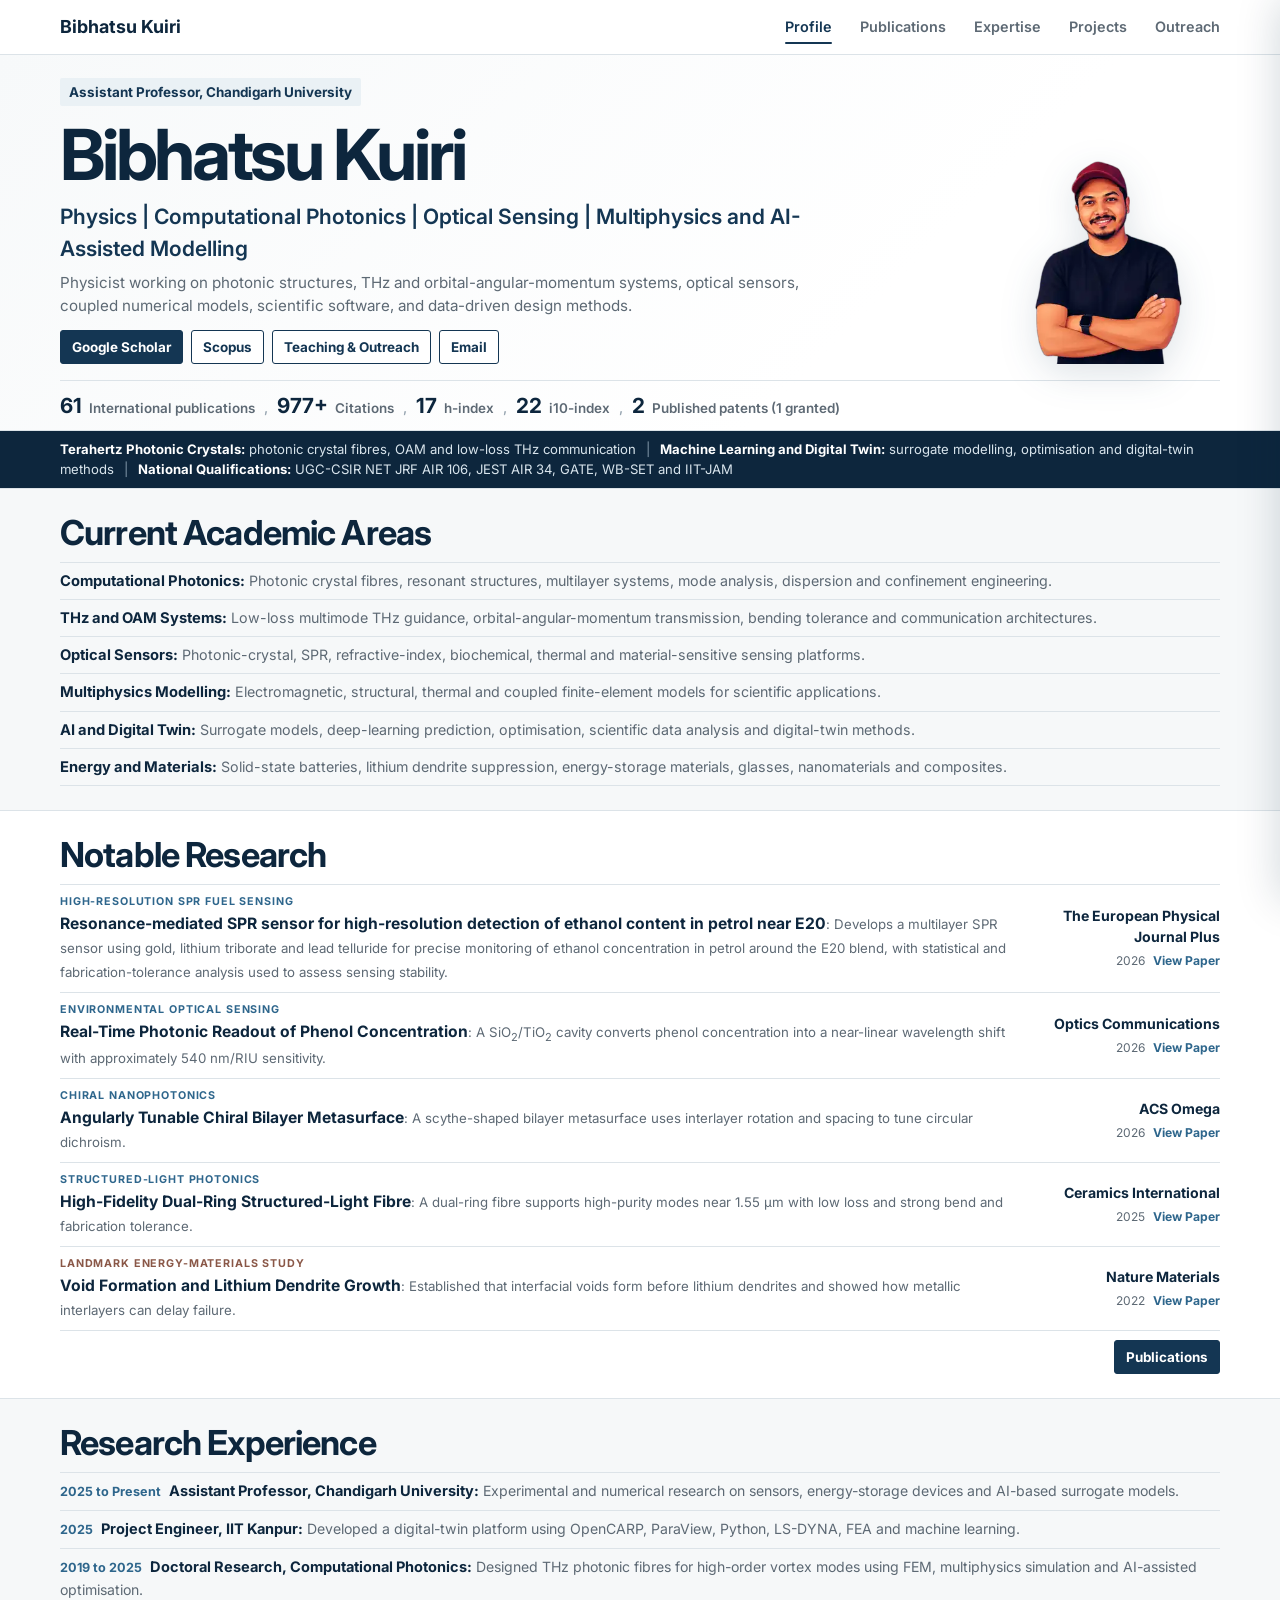
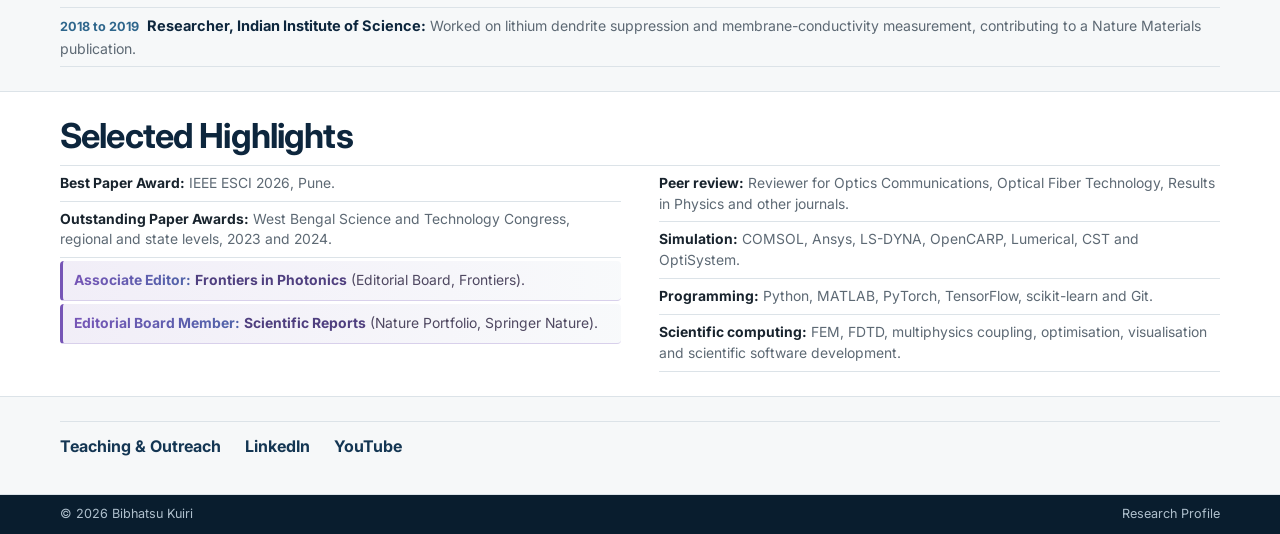
==== commit 6b598b22: "Display citation count as 977+" ====
--- a/index.html
+++ b/index.html
@@ -52,8 +52,8 @@
         </div>
         <div class="portrait-wrap"><img class="portrait" src="assets/profile.webp" alt="Portrait illustration of Bibhatsu Kuiri"></div>
       </div>
-      <!-- Homepage statistics: 61 publications, 977 citations (November 2026) -->
-      <p class="container metrics-line"><span><strong>61</strong> International publications</span><span class="metric-separator">,</span><span><strong>977</strong> Citations</span><span class="metric-separator">,</span><span><strong>17</strong> h-index</span><span class="metric-separator">,</span><span><strong>22</strong> i10-index</span><span class="metric-separator">,</span><span><strong>2</strong> Published patents (1 granted)</span></p>
+      <!-- Homepage statistics: 61 publications, 977+ citations (November 2026) -->
+      <p class="container metrics-line"><span><strong>61</strong> International publications</span><span class="metric-separator">,</span><span><strong>977+</strong> Citations</span><span class="metric-separator">,</span><span><strong>17</strong> h-index</span><span class="metric-separator">,</span><span><strong>22</strong> i10-index</span><span class="metric-separator">,</span><span><strong>2</strong> Published patents (1 granted)</span></p>
     </section>
 
     <section class="expertise-band"><div class="container expertise-line"><span><strong>Terahertz Photonic Crystals:</strong> photonic crystal fibres, OAM and low-loss THz communication</span><span class="expertise-separator">|</span><span><strong>Machine Learning and Digital Twin:</strong> surrogate modelling, optimisation and digital-twin methods</span><span class="expertise-separator">|</span><span><strong>National Qualifications:</strong> UGC-CSIR NET JRF AIR 106, JEST AIR 34, GATE, WB-SET and IIT-JAM</span></div></section>
